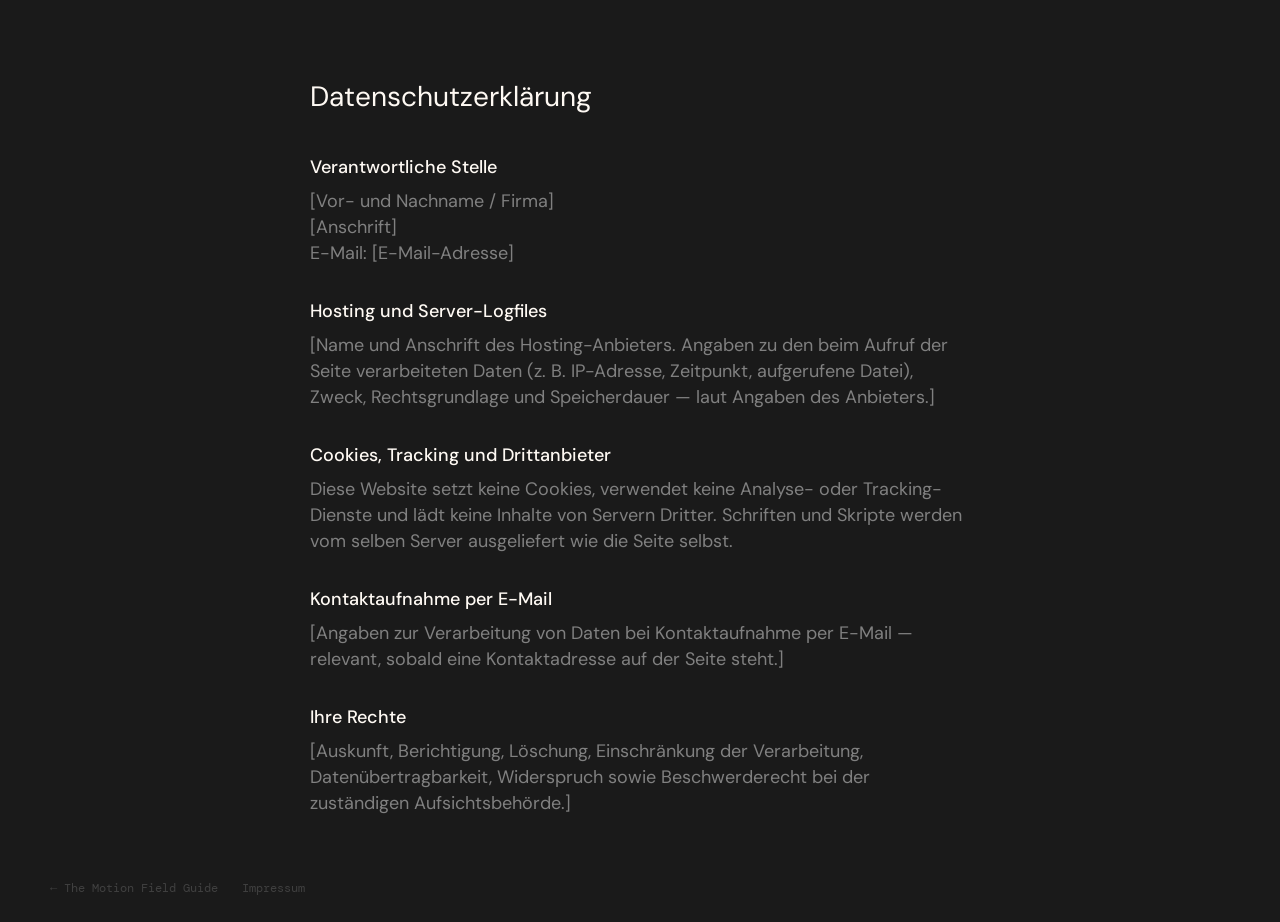
==== datenschutz.html @ 0aa2fc02 "Initial commit: site v2 Co-Authored-By: Claude Opus 5.5 <noreply@anthropic.com>" ====
<!DOCTYPE html>
<html lang="de">
<head>
  <meta charset="utf-8">
  <meta name="viewport" content="width=device-width, initial-scale=1">
  <title>Datenschutz — The Motion Field Guide</title>
  <meta name="robots" content="noindex">
  <meta name="theme-color" content="#1A1A1A">
  <link rel="icon" href="favicon.svg" type="image/svg+xml">
  <link rel="stylesheet" href="styles.css?v=9">
</head>
<body>
  <!-- DRAFT: structure only. Every [bracketed] value must be filled in and the
       wording legally checked before going live. The hosting section depends
       on the provider chosen in Track 2. -->
  <main class="legal">
    <h1>Datenschutzerklärung</h1>

    <h2>Verantwortliche Stelle</h2>
    <p>[Vor- und Nachname / Firma]<br>
       [Anschrift]<br>
       E-Mail: [E-Mail-Adresse]</p>

    <h2>Hosting und Server-Logfiles</h2>
    <p>[Name und Anschrift des Hosting-Anbieters. Angaben zu den beim Aufruf der Seite verarbeiteten Daten (z. B. IP-Adresse, Zeitpunkt, aufgerufene Datei), Zweck, Rechtsgrundlage und Speicherdauer — laut Angaben des Anbieters.]</p>

    <h2>Cookies, Tracking und Drittanbieter</h2>
    <p>Diese Website setzt keine Cookies, verwendet keine Analyse- oder Tracking-Dienste und lädt keine Inhalte von Servern Dritter. Schriften und Skripte werden vom selben Server ausgeliefert wie die Seite selbst.</p>

    <h2>Kontaktaufnahme per E-Mail</h2>
    <p>[Angaben zur Verarbeitung von Daten bei Kontaktaufnahme per E-Mail — relevant, sobald eine Kontaktadresse auf der Seite steht.]</p>

    <h2>Ihre Rechte</h2>
    <p>[Auskunft, Berichtigung, Löschung, Einschränkung der Verarbeitung, Datenübertragbarkeit, Widerspruch sowie Beschwerderecht bei der zuständigen Aufsichtsbehörde.]</p>
  </main>

  <footer class="footer">
    <a href="index.html">← The Motion Field Guide</a>
    <a href="impressum.html">Impressum</a>
  </footer>
</body>
</html>
---- styles.css ----
@font-face {
  font-family: "DM Sans";
  src: url("fonts/DMSans-Regular.ttf") format("truetype");
  font-weight: 400;
  font-display: swap;
}

@font-face {
  font-family: "DM Sans";
  src: url("fonts/DMSans-Medium.ttf") format("truetype");
  font-weight: 500;
  font-display: swap;
}

@font-face {
  font-family: "DM Mono";
  src: url("fonts/DMMono-Regular.ttf") format("truetype");
  font-weight: 400;
  font-display: swap;
}

:root {
  --bg: #1A1A1A;
  --text: #808080;
  --bright: #FEF9F3;
  --dim: #404040;
  --sans: "DM Sans", -apple-system, BlinkMacSystemFont, "Segoe UI", Helvetica, Arial, sans-serif;
  --mono: "DM Mono", ui-monospace, SFMono-Regular, Menlo, Consolas, monospace;

  /* Hero width follows the viewport height (660px at the 1024px-high reference),
     capped by the viewport width and an upper limit for very large screens. */
  --hero-w: min(100vw - 48px, clamp(320px, 64.5vh, 1100px));
  --intro-offset: 0.7s;
}

@supports (height: 1svh) {
  :root { --hero-w: min(100vw - 48px, clamp(320px, 64.5svh, 1100px)); }
}

* { margin: 0; padding: 0; box-sizing: border-box; }

html { background: var(--bg); color-scheme: dark; }

body {
  min-height: 100vh;
  min-height: 100svh;
  display: flex;
  flex-direction: column;
  background: var(--bg);
  color: var(--text);
  font-family: var(--sans);
  font-size: 18px;
  line-height: 23px;
  -webkit-font-smoothing: antialiased;
}

a { color: inherit; }

.visually-hidden {
  position: absolute;
  width: 1px;
  height: 1px;
  overflow: hidden;
  clip-path: inset(50%);
  white-space: nowrap;
}

/* Landing */

.stage {
  flex: 1;
  display: flex;
  flex-direction: column;
  justify-content: center;
  width: 100%;
  max-width: calc(var(--hero-w) + 48px);
  margin: 0 auto;
  padding: 100px 24px 32px;
}

.hero {
  position: relative;
  width: 100%;
  aspect-ratio: 2520 / 2240;
}

.hero__poster,
.hero__svg {
  position: absolute;
  inset: 0;
  display: block;
  width: 100%;
  height: 100%;
}

.hero__poster { object-fit: contain; }

.intro {
  display: flex;
  align-items: stretch;
  gap: calc(var(--hero-w) * 0.042);
  margin-top: calc(var(--hero-w) * 0.052);
  padding: 0 4px;
}

.intro__text {
  max-width: 59.8%;
  font-size: clamp(18px, calc(var(--hero-w) * 0.0242), 24px);
  line-height: 1.28;
}

.intro__rule {
  flex: none;
  width: 1px;
  background: var(--text);
}

.intro__status {
  display: flex;
  align-items: center;
  font-size: clamp(28px, calc(var(--hero-w) * 0.037), 38px);
  line-height: 1.2;
  white-space: nowrap;
}

/* Fade in on load, following the hero entrance: text first, then the line
   (growing) together with the status. */

.intro > * { animation: fade-in 0.9s ease-out backwards; }
.intro__text {
  animation-duration: 1.6s;
  animation-timing-function: cubic-bezier(0.4, 0, 0.2, 1);
  animation-delay: calc(var(--intro-offset) + 0.4s);
}
.intro__rule {
  animation-name: fade-in, grow-in;
  animation-duration: 0.6s, 1s;
  animation-timing-function: ease-out, cubic-bezier(0, 0, 0.1, 1);
  animation-delay: calc(var(--intro-offset) + 0.7s);
}
.intro__status { animation-duration: 0.6s; animation-delay: calc(var(--intro-offset) + 0.7s); }

@keyframes fade-in {
  from { opacity: 0; }
}

@keyframes grow-in {
  from { transform: scaleY(0); }
}

@keyframes grow-in-x {
  from { transform: scaleX(0); }
}

@media (prefers-reduced-motion: reduce) {
  .intro > * { animation: none; }
}

/* Hero entrance. The ids are the After Effects layer names; a renamed or
   missing layer simply appears without an entrance. */
.hero__svg > :is(#bg-grid, #diagonale-1, #diagonale-2, #diagonale-3) { animation: fade-in 1s ease-out backwards; }

/* The orbits draw on in the direction their markers travel, while the whole
   ring turns the same way, so the starting point moves too. */
.hero__svg > :is(#orbit-1, #orbit-2) path[pathLength] {
  stroke-dasharray: 1;
  animation: draw-in 1.6s cubic-bezier(0, 0, 0.1, 1) 0.4s backwards, fade-in 0.9s ease-out 0.4s backwards;
}
.hero__svg > #orbit-2 path[pathLength] { animation-delay: 0.65s; }

.hero__svg > :is(#circle-1, #circle-2) {
  transform-box: fill-box;
  transform-origin: center;
  animation: fade-in 0.3s ease-out 1.2s backwards, pop-in 0.7s cubic-bezier(0, 0, 0.1, 1) 1.2s backwards;
}
.hero__svg > #circle-2 { animation-delay: 1.35s; }

.hero__svg > #logo-white {
  transform-box: fill-box;
  transform-origin: center;
  animation: fade-in 0.9s ease-out 0.2s backwards, settle-in 0.9s cubic-bezier(0, 0, 0.1, 1) 0.2s backwards;
}

.hero__svg > :is(#foundations, #shape, #circle, #shape-1, #shape-2) { animation: fade-in 0.5s ease-out 1.35s backwards; }
.hero__svg > :is(#systems, #text-anchor-1) { animation: fade-in 0.5s ease-out 1.45s backwards; }
.hero__svg > :is(#elements, #text-anchor-2) { animation: fade-in 0.5s ease-out 1.55s backwards; }

@keyframes draw-in {
  from { stroke-dashoffset: -1; transform: rotate(-150deg); }
}

@keyframes settle-in {
  from { transform: scale(0.97); }
}

@keyframes pop-in {
  from { transform: scale(0.6); }
}

/* Pointer parallax: hero.js sets --px / --py between -1 and 1. Layers closer
   to the viewer move further. The markers that sit on the orbits move with
   them. Overflow is visible so the grid's outer lines are not cut off as it shifts. */
.hero__svg { --px: 0; --py: 0; overflow: visible; }
.hero__svg.is-clickable { cursor: pointer; }
.hero__svg > :is(#bg-grid, #diagonale-1, #diagonale-2, #diagonale-3) { translate: calc(var(--px) * -4px) calc(var(--py) * -4px); }
.hero__svg > :is(#orbit-1, #orbit-2, #circle-1, #circle-2, #text-anchor-1, #text-anchor-2) {
  translate: calc(var(--px) * -10px) calc(var(--py) * -10px);
}
.hero__svg > :is(#foundations, #shape, #circle, #shape-1, #shape-2, #systems, #elements) {
  translate: calc(var(--px) * -14px) calc(var(--py) * -14px);
}
.hero__svg > #logo-white { translate: calc(var(--px) * -18px) calc(var(--py) * -18px); }

.footer {
  display: flex;
  gap: 24px;
  padding: 0 50px 26px;
  font-family: var(--mono);
  font-size: 12px;
  line-height: 16px;
  color: var(--dim);
}

.footer a { text-decoration: none; }
.footer a:hover,
.footer a:focus-visible { color: var(--text); }

@media (max-width: 640px) {
  .stage { padding-top: 32px; }
  .intro {
    flex-direction: column;
    align-items: center;
    gap: 20px;
    margin-top: 24px;
    text-align: center;
  }
  .intro__text { max-width: none; }
  .intro__rule {
    width: 69px;
    height: 1px;
    animation-name: fade-in, grow-in-x;
  }
  .intro__status { font-size: 24px; }
  .footer { justify-content: center; padding: 0 28px 24px; }
}

/* Variant 2 — logo lockup only */

.v2 { --bg: #121212; }

.v2 .stage { align-items: center; }

.v2 .hero {
  width: 100%;
  max-width: 460px;
  aspect-ratio: 1380 / 1275;
}

.status {
  margin-top: 30px;
  color: var(--bright);
  font-size: 28px;
  line-height: 1.3;
  text-align: center;
}

/* Legal pages */

.legal {
  flex: 1;
  width: 100%;
  max-width: calc(660px + 48px);
  margin: 0 auto;
  padding: 80px 24px 64px;
  line-height: 26px;
}

.legal h1 {
  margin-bottom: 40px;
  color: var(--bright);
  font-size: 28px;
  font-weight: 400;
  line-height: 1.2;
}

.legal h2 {
  margin: 32px 0 8px;
  color: var(--bright);
  font-size: 18px;
  font-weight: 500;
}

.legal p + p { margin-top: 12px; }
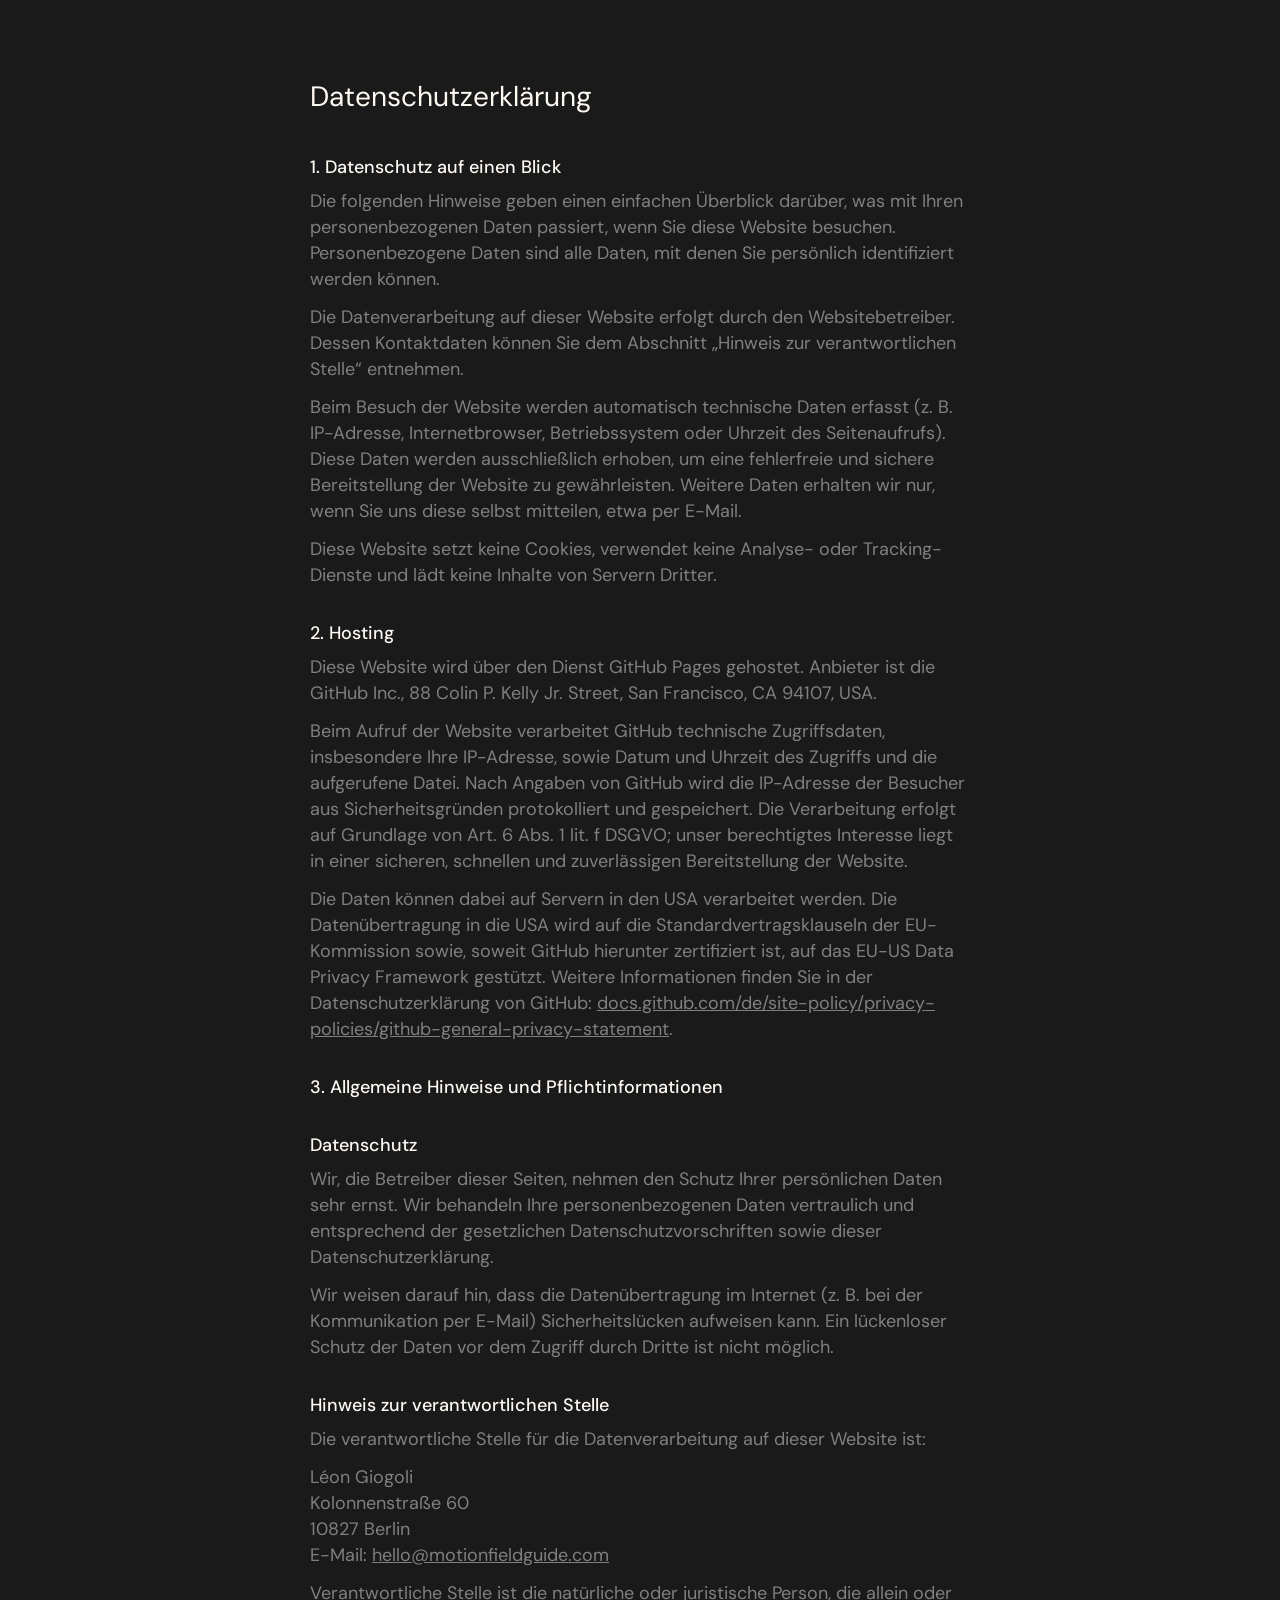
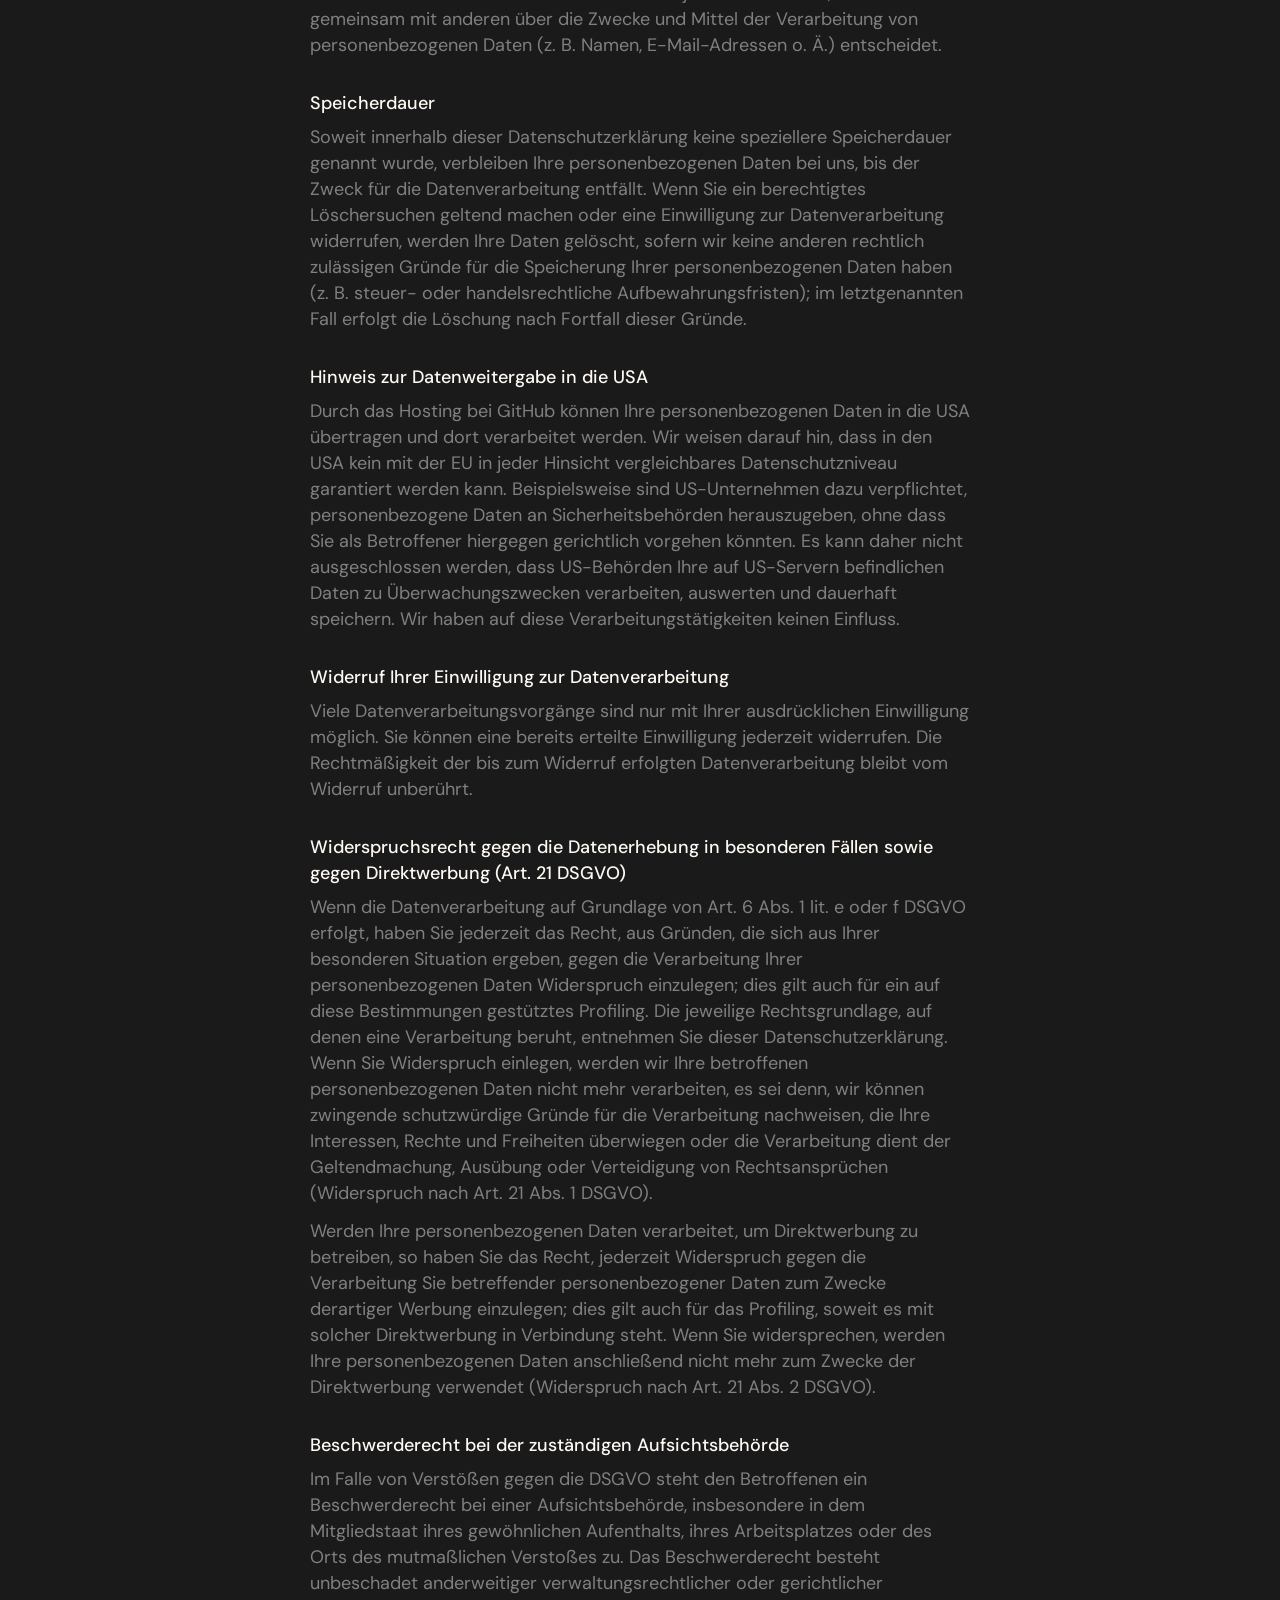
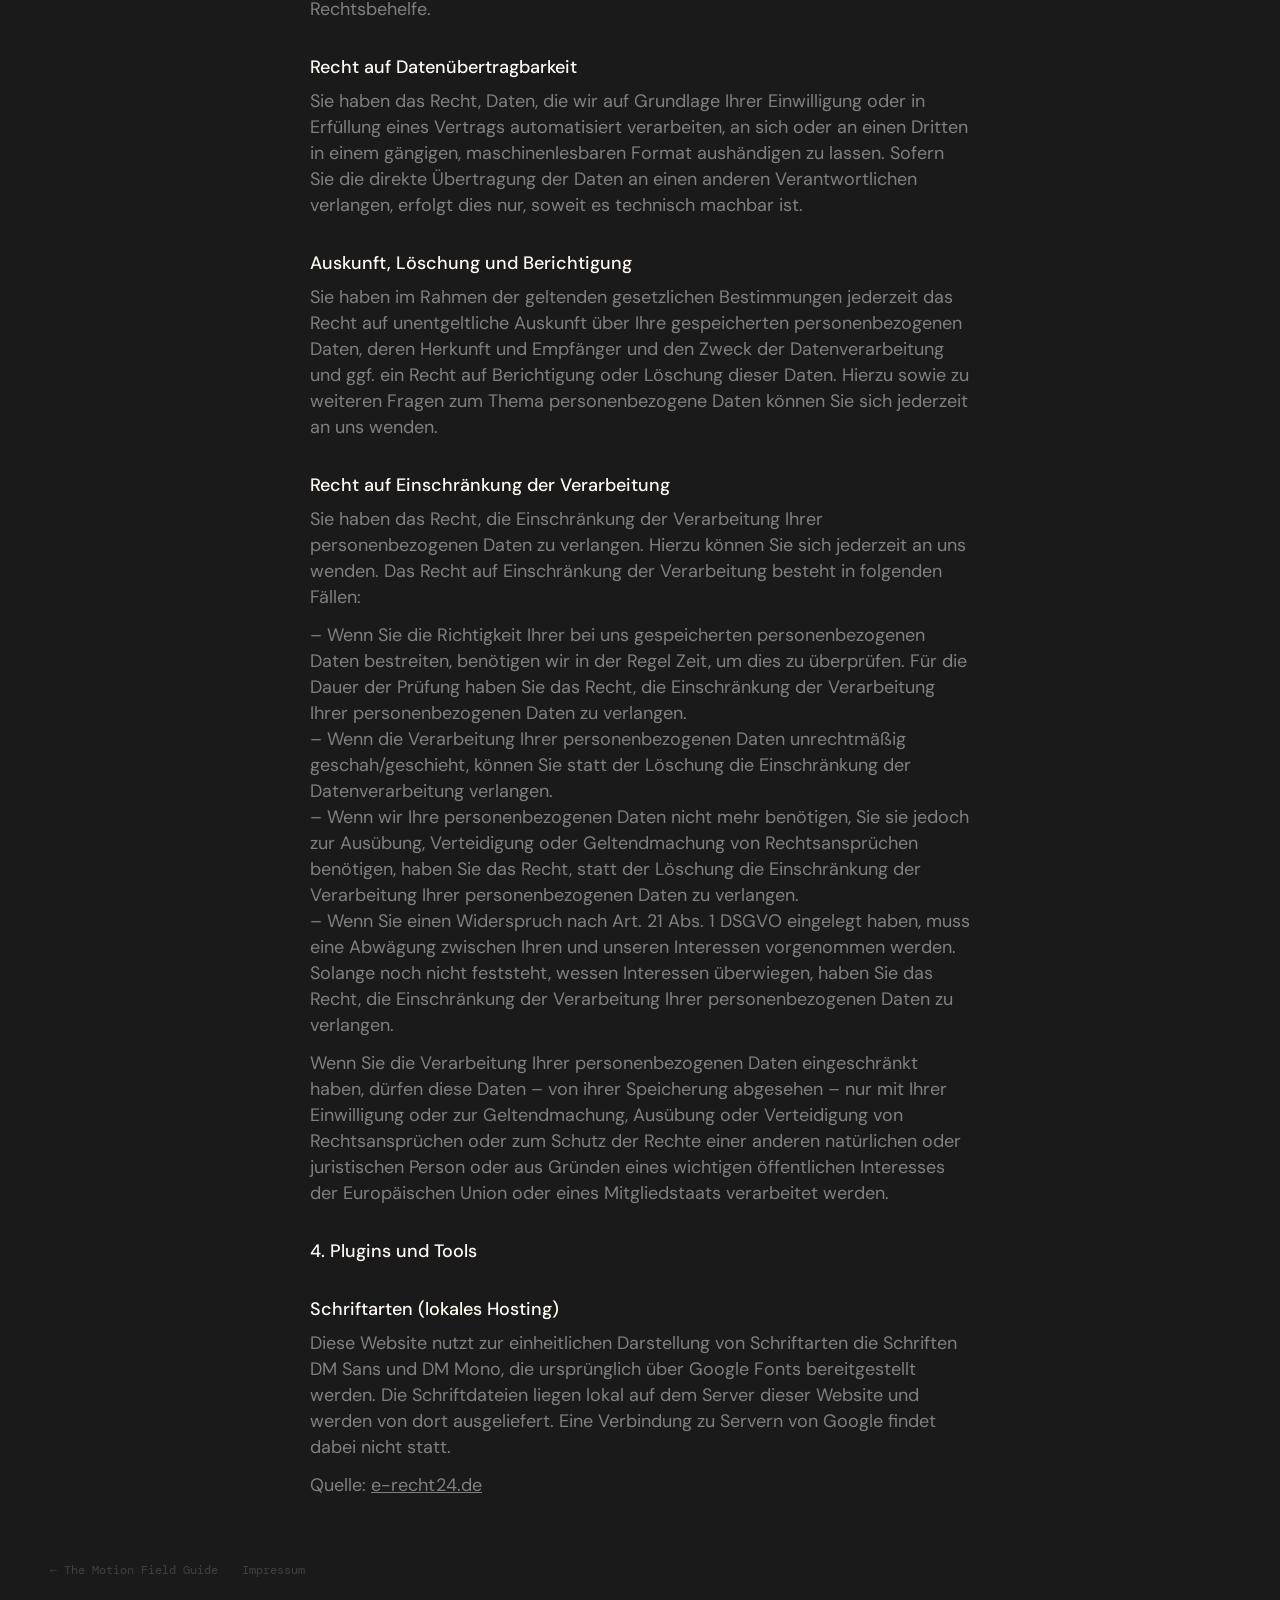
==== commit d039cb1b: "Fill in Impressum and Datenschutz for GitHub Pages hosting Co-Authored-By: Claude Opus 5.5 <noreply@" ====
--- a/datenschutz.html
+++ b/datenschutz.html
@@ -10,28 +10,70 @@
   <link rel="stylesheet" href="styles.css?v=9">
 </head>
 <body>
-  <!-- DRAFT: structure only. Every [bracketed] value must be filled in and the
-       wording legally checked before going live. The hosting section depends
-       on the provider chosen in Track 2. -->
   <main class="legal">
     <h1>Datenschutzerklärung</h1>
 
-    <h2>Verantwortliche Stelle</h2>
-    <p>[Vor- und Nachname / Firma]<br>
-       [Anschrift]<br>
-       E-Mail: [E-Mail-Adresse]</p>
+    <h2>1. Datenschutz auf einen Blick</h2>
+    <p>Die folgenden Hinweise geben einen einfachen Überblick darüber, was mit Ihren personenbezogenen Daten passiert, wenn Sie diese Website besuchen. Personenbezogene Daten sind alle Daten, mit denen Sie persönlich identifiziert werden können.</p>
+    <p>Die Datenverarbeitung auf dieser Website erfolgt durch den Websitebetreiber. Dessen Kontaktdaten können Sie dem Abschnitt „Hinweis zur verantwortlichen Stelle“ entnehmen.</p>
+    <p>Beim Besuch der Website werden automatisch technische Daten erfasst (z. B. IP-Adresse, Internetbrowser, Betriebssystem oder Uhrzeit des Seitenaufrufs). Diese Daten werden ausschließlich erhoben, um eine fehlerfreie und sichere Bereitstellung der Website zu gewährleisten. Weitere Daten erhalten wir nur, wenn Sie uns diese selbst mitteilen, etwa per E-Mail.</p>
+    <p>Diese Website setzt keine Cookies, verwendet keine Analyse- oder Tracking-Dienste und lädt keine Inhalte von Servern Dritter.</p>
 
-    <h2>Hosting und Server-Logfiles</h2>
-    <p>[Name und Anschrift des Hosting-Anbieters. Angaben zu den beim Aufruf der Seite verarbeiteten Daten (z. B. IP-Adresse, Zeitpunkt, aufgerufene Datei), Zweck, Rechtsgrundlage und Speicherdauer — laut Angaben des Anbieters.]</p>
+    <h2>2. Hosting</h2>
+    <p>Diese Website wird über den Dienst GitHub Pages gehostet. Anbieter ist die GitHub Inc., 88 Colin P. Kelly Jr. Street, San Francisco, CA 94107, USA.</p>
+    <p>Beim Aufruf der Website verarbeitet GitHub technische Zugriffsdaten, insbesondere Ihre IP-Adresse, sowie Datum und Uhrzeit des Zugriffs und die aufgerufene Datei. Nach Angaben von GitHub wird die IP-Adresse der Besucher aus Sicherheitsgründen protokolliert und gespeichert. Die Verarbeitung erfolgt auf Grundlage von Art. 6 Abs. 1 lit. f DSGVO; unser berechtigtes Interesse liegt in einer sicheren, schnellen und zuverlässigen Bereitstellung der Website.</p>
+    <p>Die Daten können dabei auf Servern in den USA verarbeitet werden. Die Datenübertragung in die USA wird auf die Standardvertragsklauseln der EU-Kommission sowie, soweit GitHub hierunter zertifiziert ist, auf das EU-US Data Privacy Framework gestützt. Weitere Informationen finden Sie in der Datenschutzerklärung von GitHub: <a href="https://docs.github.com/de/site-policy/privacy-policies/github-general-privacy-statement">docs.github.com/de/site-policy/privacy-policies/github-general-privacy-statement</a>.</p>
 
-    <h2>Cookies, Tracking und Drittanbieter</h2>
-    <p>Diese Website setzt keine Cookies, verwendet keine Analyse- oder Tracking-Dienste und lädt keine Inhalte von Servern Dritter. Schriften und Skripte werden vom selben Server ausgeliefert wie die Seite selbst.</p>
+    <h2>3. Allgemeine Hinweise und Pflichtinformationen</h2>
 
-    <h2>Kontaktaufnahme per E-Mail</h2>
-    <p>[Angaben zur Verarbeitung von Daten bei Kontaktaufnahme per E-Mail — relevant, sobald eine Kontaktadresse auf der Seite steht.]</p>
+    <h2>Datenschutz</h2>
+    <p>Wir, die Betreiber dieser Seiten, nehmen den Schutz Ihrer persönlichen Daten sehr ernst. Wir behandeln Ihre personenbezogenen Daten vertraulich und entsprechend der gesetzlichen Datenschutzvorschriften sowie dieser Datenschutzerklärung.</p>
+    <p>Wir weisen darauf hin, dass die Datenübertragung im Internet (z. B. bei der Kommunikation per E-Mail) Sicherheitslücken aufweisen kann. Ein lückenloser Schutz der Daten vor dem Zugriff durch Dritte ist nicht möglich.</p>
 
-    <h2>Ihre Rechte</h2>
-    <p>[Auskunft, Berichtigung, Löschung, Einschränkung der Verarbeitung, Datenübertragbarkeit, Widerspruch sowie Beschwerderecht bei der zuständigen Aufsichtsbehörde.]</p>
+    <h2>Hinweis zur verantwortlichen Stelle</h2>
+    <p>Die verantwortliche Stelle für die Datenverarbeitung auf dieser Website ist:</p>
+    <p>Léon Giogoli<br>
+       Kolonnenstraße 60<br>
+       10827 Berlin<br>
+       E-Mail: <a href="mailto:hello@motionfieldguide.com">hello@motionfieldguide.com</a></p>
+    <p>Verantwortliche Stelle ist die natürliche oder juristische Person, die allein oder gemeinsam mit anderen über die Zwecke und Mittel der Verarbeitung von personenbezogenen Daten (z. B. Namen, E-Mail-Adressen o. Ä.) entscheidet.</p>
+
+    <h2>Speicherdauer</h2>
+    <p>Soweit innerhalb dieser Datenschutzerklärung keine speziellere Speicherdauer genannt wurde, verbleiben Ihre personenbezogenen Daten bei uns, bis der Zweck für die Datenverarbeitung entfällt. Wenn Sie ein berechtigtes Löschersuchen geltend machen oder eine Einwilligung zur Datenverarbeitung widerrufen, werden Ihre Daten gelöscht, sofern wir keine anderen rechtlich zulässigen Gründe für die Speicherung Ihrer personenbezogenen Daten haben (z. B. steuer- oder handelsrechtliche Aufbewahrungsfristen); im letztgenannten Fall erfolgt die Löschung nach Fortfall dieser Gründe.</p>
+
+    <h2>Hinweis zur Datenweitergabe in die USA</h2>
+    <p>Durch das Hosting bei GitHub können Ihre personenbezogenen Daten in die USA übertragen und dort verarbeitet werden. Wir weisen darauf hin, dass in den USA kein mit der EU in jeder Hinsicht vergleichbares Datenschutzniveau garantiert werden kann. Beispielsweise sind US-Unternehmen dazu verpflichtet, personenbezogene Daten an Sicherheitsbehörden herauszugeben, ohne dass Sie als Betroffener hiergegen gerichtlich vorgehen könnten. Es kann daher nicht ausgeschlossen werden, dass US-Behörden Ihre auf US-Servern befindlichen Daten zu Überwachungszwecken verarbeiten, auswerten und dauerhaft speichern. Wir haben auf diese Verarbeitungstätigkeiten keinen Einfluss.</p>
+
+    <h2>Widerruf Ihrer Einwilligung zur Datenverarbeitung</h2>
+    <p>Viele Datenverarbeitungsvorgänge sind nur mit Ihrer ausdrücklichen Einwilligung möglich. Sie können eine bereits erteilte Einwilligung jederzeit widerrufen. Die Rechtmäßigkeit der bis zum Widerruf erfolgten Datenverarbeitung bleibt vom Widerruf unberührt.</p>
+
+    <h2>Widerspruchsrecht gegen die Datenerhebung in besonderen Fällen sowie gegen Direktwerbung (Art. 21 DSGVO)</h2>
+    <p>Wenn die Datenverarbeitung auf Grundlage von Art. 6 Abs. 1 lit. e oder f DSGVO erfolgt, haben Sie jederzeit das Recht, aus Gründen, die sich aus Ihrer besonderen Situation ergeben, gegen die Verarbeitung Ihrer personenbezogenen Daten Widerspruch einzulegen; dies gilt auch für ein auf diese Bestimmungen gestütztes Profiling. Die jeweilige Rechtsgrundlage, auf denen eine Verarbeitung beruht, entnehmen Sie dieser Datenschutzerklärung. Wenn Sie Widerspruch einlegen, werden wir Ihre betroffenen personenbezogenen Daten nicht mehr verarbeiten, es sei denn, wir können zwingende schutzwürdige Gründe für die Verarbeitung nachweisen, die Ihre Interessen, Rechte und Freiheiten überwiegen oder die Verarbeitung dient der Geltendmachung, Ausübung oder Verteidigung von Rechtsansprüchen (Widerspruch nach Art. 21 Abs. 1 DSGVO).</p>
+    <p>Werden Ihre personenbezogenen Daten verarbeitet, um Direktwerbung zu betreiben, so haben Sie das Recht, jederzeit Widerspruch gegen die Verarbeitung Sie betreffender personenbezogener Daten zum Zwecke derartiger Werbung einzulegen; dies gilt auch für das Profiling, soweit es mit solcher Direktwerbung in Verbindung steht. Wenn Sie widersprechen, werden Ihre personenbezogenen Daten anschließend nicht mehr zum Zwecke der Direktwerbung verwendet (Widerspruch nach Art. 21 Abs. 2 DSGVO).</p>
+
+    <h2>Beschwerderecht bei der zuständigen Aufsichtsbehörde</h2>
+    <p>Im Falle von Verstößen gegen die DSGVO steht den Betroffenen ein Beschwerderecht bei einer Aufsichtsbehörde, insbesondere in dem Mitgliedstaat ihres gewöhnlichen Aufenthalts, ihres Arbeitsplatzes oder des Orts des mutmaßlichen Verstoßes zu. Das Beschwerderecht besteht unbeschadet anderweitiger verwaltungsrechtlicher oder gerichtlicher Rechtsbehelfe.</p>
+
+    <h2>Recht auf Datenübertragbarkeit</h2>
+    <p>Sie haben das Recht, Daten, die wir auf Grundlage Ihrer Einwilligung oder in Erfüllung eines Vertrags automatisiert verarbeiten, an sich oder an einen Dritten in einem gängigen, maschinenlesbaren Format aushändigen zu lassen. Sofern Sie die direkte Übertragung der Daten an einen anderen Verantwortlichen verlangen, erfolgt dies nur, soweit es technisch machbar ist.</p>
+
+    <h2>Auskunft, Löschung und Berichtigung</h2>
+    <p>Sie haben im Rahmen der geltenden gesetzlichen Bestimmungen jederzeit das Recht auf unentgeltliche Auskunft über Ihre gespeicherten personenbezogenen Daten, deren Herkunft und Empfänger und den Zweck der Datenverarbeitung und ggf. ein Recht auf Berichtigung oder Löschung dieser Daten. Hierzu sowie zu weiteren Fragen zum Thema personenbezogene Daten können Sie sich jederzeit an uns wenden.</p>
+
+    <h2>Recht auf Einschränkung der Verarbeitung</h2>
+    <p>Sie haben das Recht, die Einschränkung der Verarbeitung Ihrer personenbezogenen Daten zu verlangen. Hierzu können Sie sich jederzeit an uns wenden. Das Recht auf Einschränkung der Verarbeitung besteht in folgenden Fällen:</p>
+    <p>– Wenn Sie die Richtigkeit Ihrer bei uns gespeicherten personenbezogenen Daten bestreiten, benötigen wir in der Regel Zeit, um dies zu überprüfen. Für die Dauer der Prüfung haben Sie das Recht, die Einschränkung der Verarbeitung Ihrer personenbezogenen Daten zu verlangen.<br>
+       – Wenn die Verarbeitung Ihrer personenbezogenen Daten unrechtmäßig geschah/geschieht, können Sie statt der Löschung die Einschränkung der Datenverarbeitung verlangen.<br>
+       – Wenn wir Ihre personenbezogenen Daten nicht mehr benötigen, Sie sie jedoch zur Ausübung, Verteidigung oder Geltendmachung von Rechtsansprüchen benötigen, haben Sie das Recht, statt der Löschung die Einschränkung der Verarbeitung Ihrer personenbezogenen Daten zu verlangen.<br>
+       – Wenn Sie einen Widerspruch nach Art. 21 Abs. 1 DSGVO eingelegt haben, muss eine Abwägung zwischen Ihren und unseren Interessen vorgenommen werden. Solange noch nicht feststeht, wessen Interessen überwiegen, haben Sie das Recht, die Einschränkung der Verarbeitung Ihrer personenbezogenen Daten zu verlangen.</p>
+    <p>Wenn Sie die Verarbeitung Ihrer personenbezogenen Daten eingeschränkt haben, dürfen diese Daten – von ihrer Speicherung abgesehen – nur mit Ihrer Einwilligung oder zur Geltendmachung, Ausübung oder Verteidigung von Rechtsansprüchen oder zum Schutz der Rechte einer anderen natürlichen oder juristischen Person oder aus Gründen eines wichtigen öffentlichen Interesses der Europäischen Union oder eines Mitgliedstaats verarbeitet werden.</p>
+
+    <h2>4. Plugins und Tools</h2>
+
+    <h2>Schriftarten (lokales Hosting)</h2>
+    <p>Diese Website nutzt zur einheitlichen Darstellung von Schriftarten die Schriften DM Sans und DM Mono, die ursprünglich über Google Fonts bereitgestellt werden. Die Schriftdateien liegen lokal auf dem Server dieser Website und werden von dort ausgeliefert. Eine Verbindung zu Servern von Google findet dabei nicht statt.</p>
+
+    <p>Quelle: <a href="https://www.e-recht24.de">e-recht24.de</a></p>
   </main>
 
   <footer class="footer">
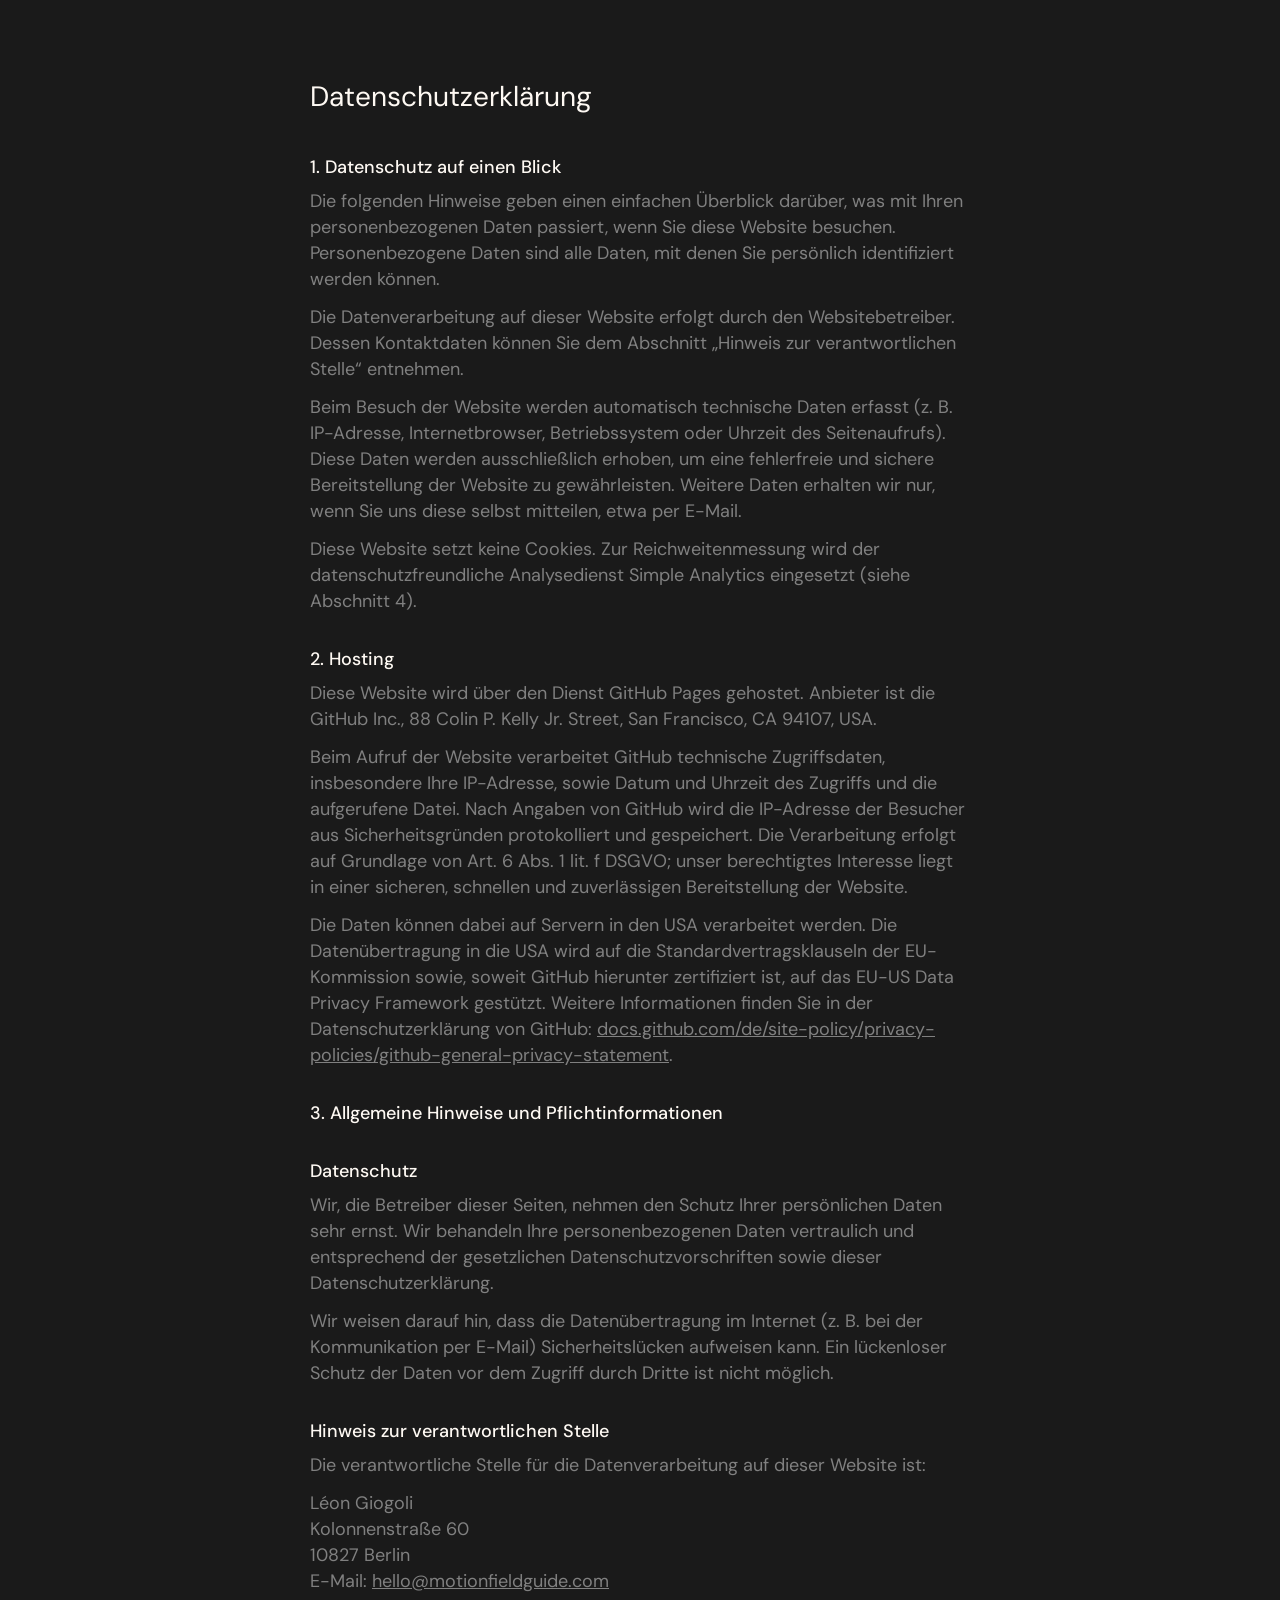
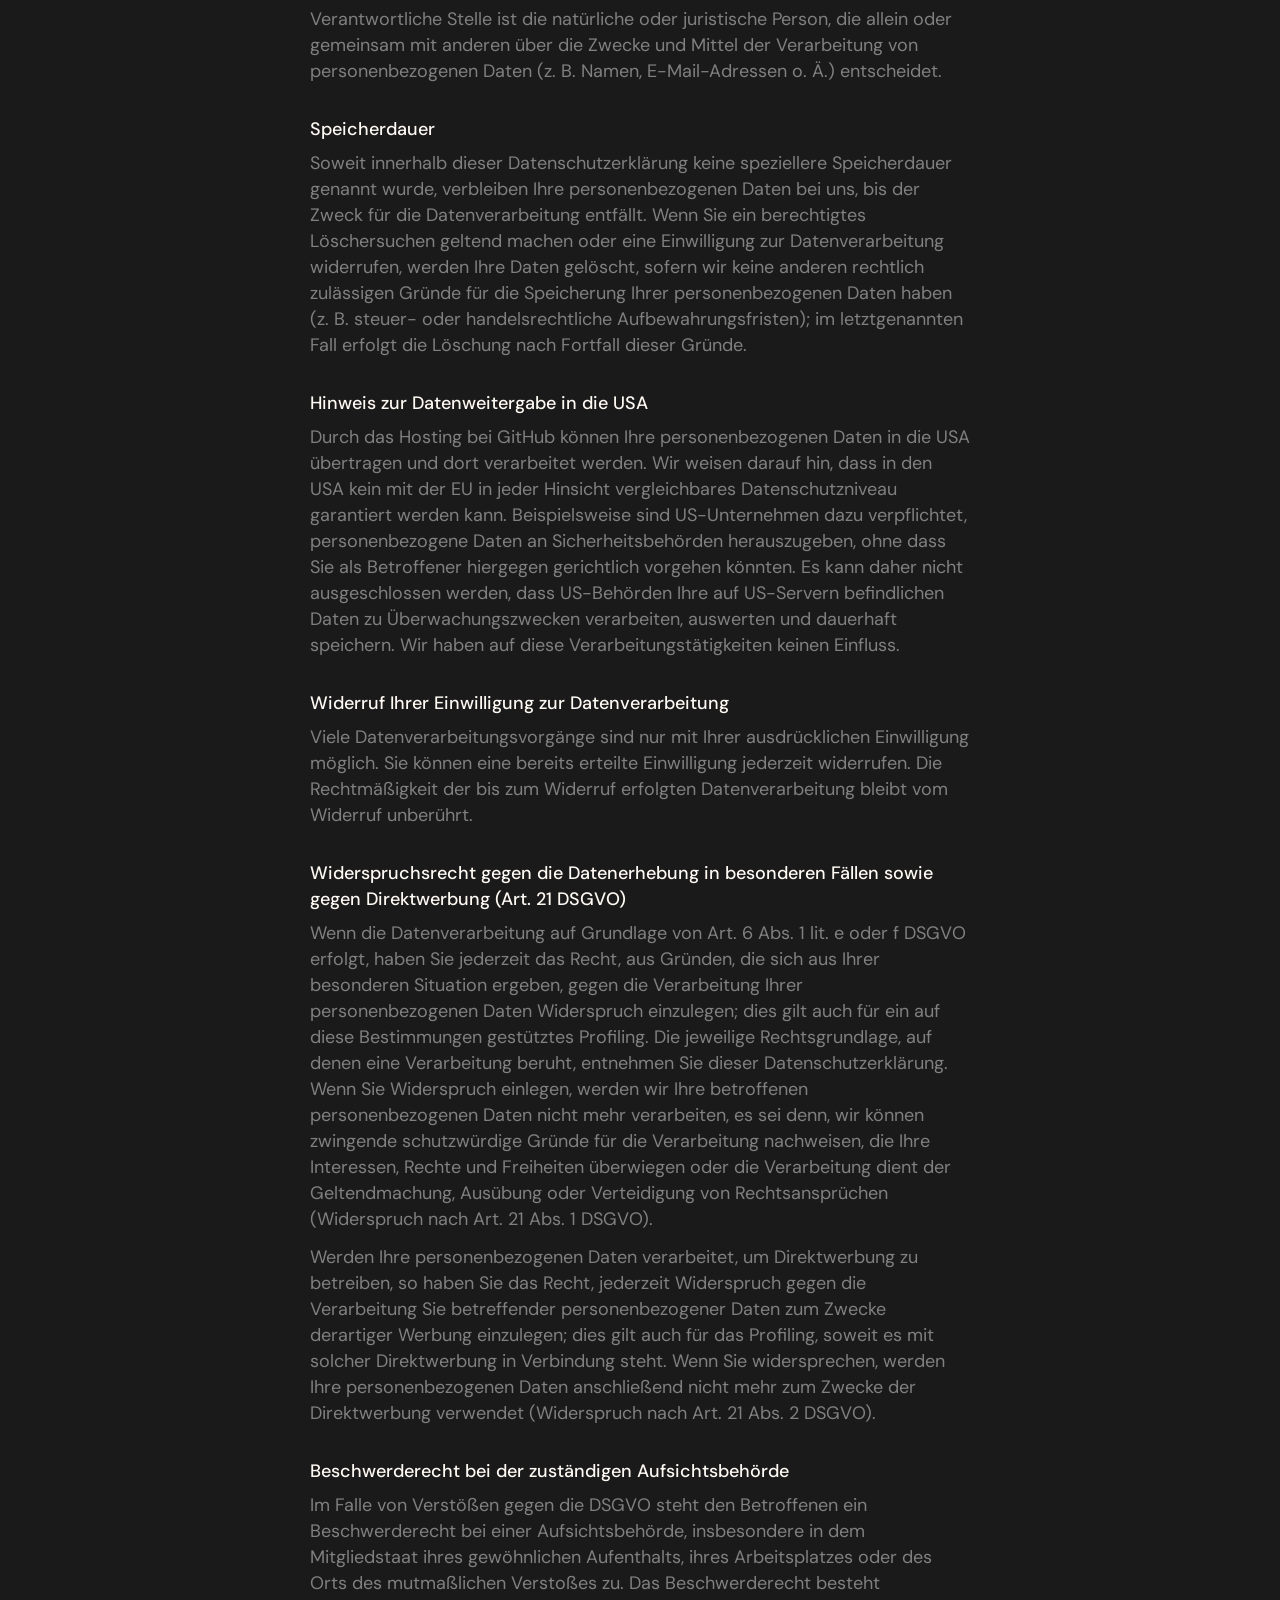
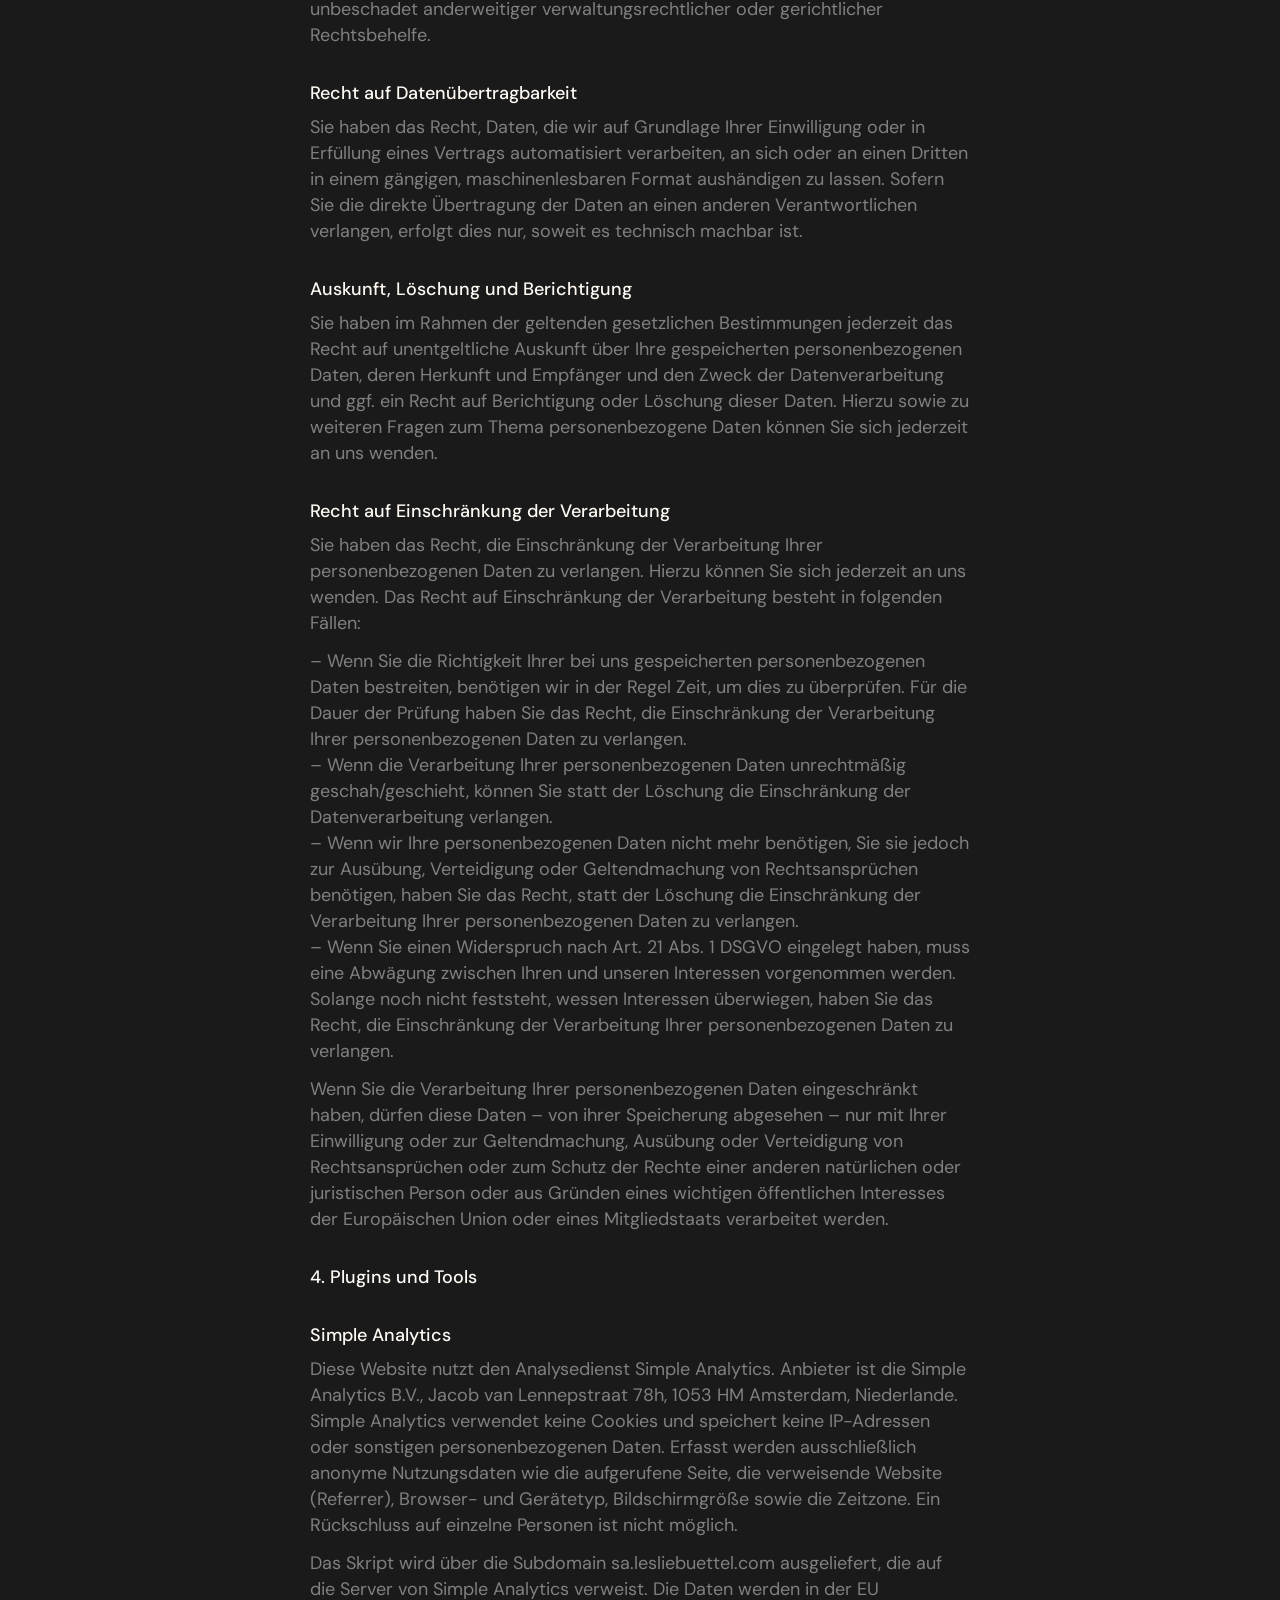
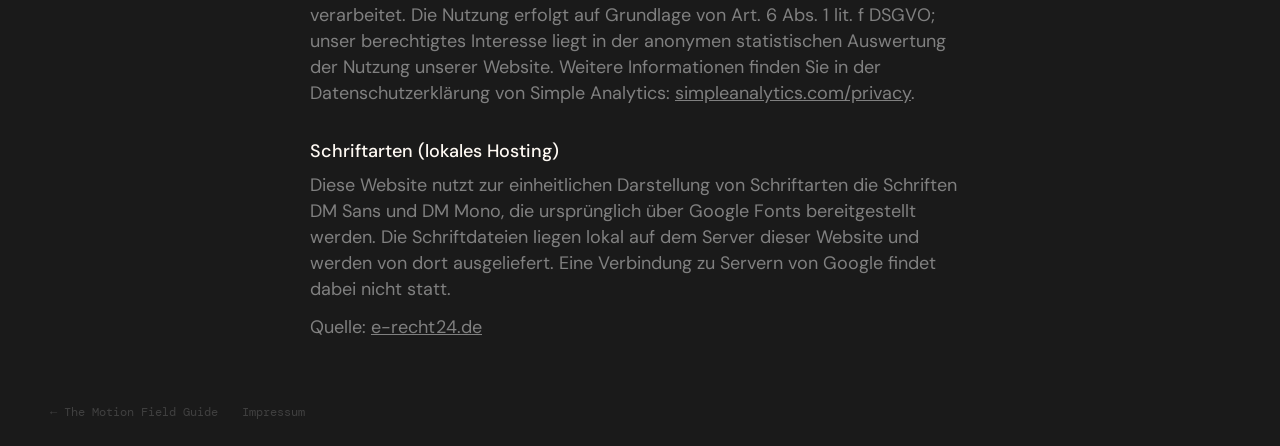
==== commit b57c6e93: "Add Simple Analytics and document it in Datenschutz Co-Authored-By: Claude Opus 5.5 <noreply@anthrop" ====
--- a/datenschutz.html
+++ b/datenschutz.html
@@ -17,7 +17,7 @@
     <p>Die folgenden Hinweise geben einen einfachen Überblick darüber, was mit Ihren personenbezogenen Daten passiert, wenn Sie diese Website besuchen. Personenbezogene Daten sind alle Daten, mit denen Sie persönlich identifiziert werden können.</p>
     <p>Die Datenverarbeitung auf dieser Website erfolgt durch den Websitebetreiber. Dessen Kontaktdaten können Sie dem Abschnitt „Hinweis zur verantwortlichen Stelle“ entnehmen.</p>
     <p>Beim Besuch der Website werden automatisch technische Daten erfasst (z. B. IP-Adresse, Internetbrowser, Betriebssystem oder Uhrzeit des Seitenaufrufs). Diese Daten werden ausschließlich erhoben, um eine fehlerfreie und sichere Bereitstellung der Website zu gewährleisten. Weitere Daten erhalten wir nur, wenn Sie uns diese selbst mitteilen, etwa per E-Mail.</p>
-    <p>Diese Website setzt keine Cookies, verwendet keine Analyse- oder Tracking-Dienste und lädt keine Inhalte von Servern Dritter.</p>
+    <p>Diese Website setzt keine Cookies. Zur Reichweitenmessung wird der datenschutzfreundliche Analysedienst Simple Analytics eingesetzt (siehe Abschnitt 4).</p>
 
     <h2>2. Hosting</h2>
     <p>Diese Website wird über den Dienst GitHub Pages gehostet. Anbieter ist die GitHub Inc., 88 Colin P. Kelly Jr. Street, San Francisco, CA 94107, USA.</p>
@@ -70,6 +70,10 @@
 
     <h2>4. Plugins und Tools</h2>
 
+    <h2>Simple Analytics</h2>
+    <p>Diese Website nutzt den Analysedienst Simple Analytics. Anbieter ist die Simple Analytics B.V., Jacob van Lennepstraat 78h, 1053 HM Amsterdam, Niederlande. Simple Analytics verwendet keine Cookies und speichert keine IP-Adressen oder sonstigen personenbezogenen Daten. Erfasst werden ausschließlich anonyme Nutzungsdaten wie die aufgerufene Seite, die verweisende Website (Referrer), Browser- und Gerätetyp, Bildschirmgröße sowie die Zeitzone. Ein Rückschluss auf einzelne Personen ist nicht möglich.</p>
+    <p>Das Skript wird über die Subdomain sa.lesliebuettel.com ausgeliefert, die auf die Server von Simple Analytics verweist. Die Daten werden in der EU verarbeitet. Die Nutzung erfolgt auf Grundlage von Art. 6 Abs. 1 lit. f DSGVO; unser berechtigtes Interesse liegt in der anonymen statistischen Auswertung der Nutzung unserer Website. Weitere Informationen finden Sie in der Datenschutzerklärung von Simple Analytics: <a href="https://simpleanalytics.com/privacy">simpleanalytics.com/privacy</a>.</p>
+
     <h2>Schriftarten (lokales Hosting)</h2>
     <p>Diese Website nutzt zur einheitlichen Darstellung von Schriftarten die Schriften DM Sans und DM Mono, die ursprünglich über Google Fonts bereitgestellt werden. Die Schriftdateien liegen lokal auf dem Server dieser Website und werden von dort ausgeliefert. Eine Verbindung zu Servern von Google findet dabei nicht statt.</p>
 
